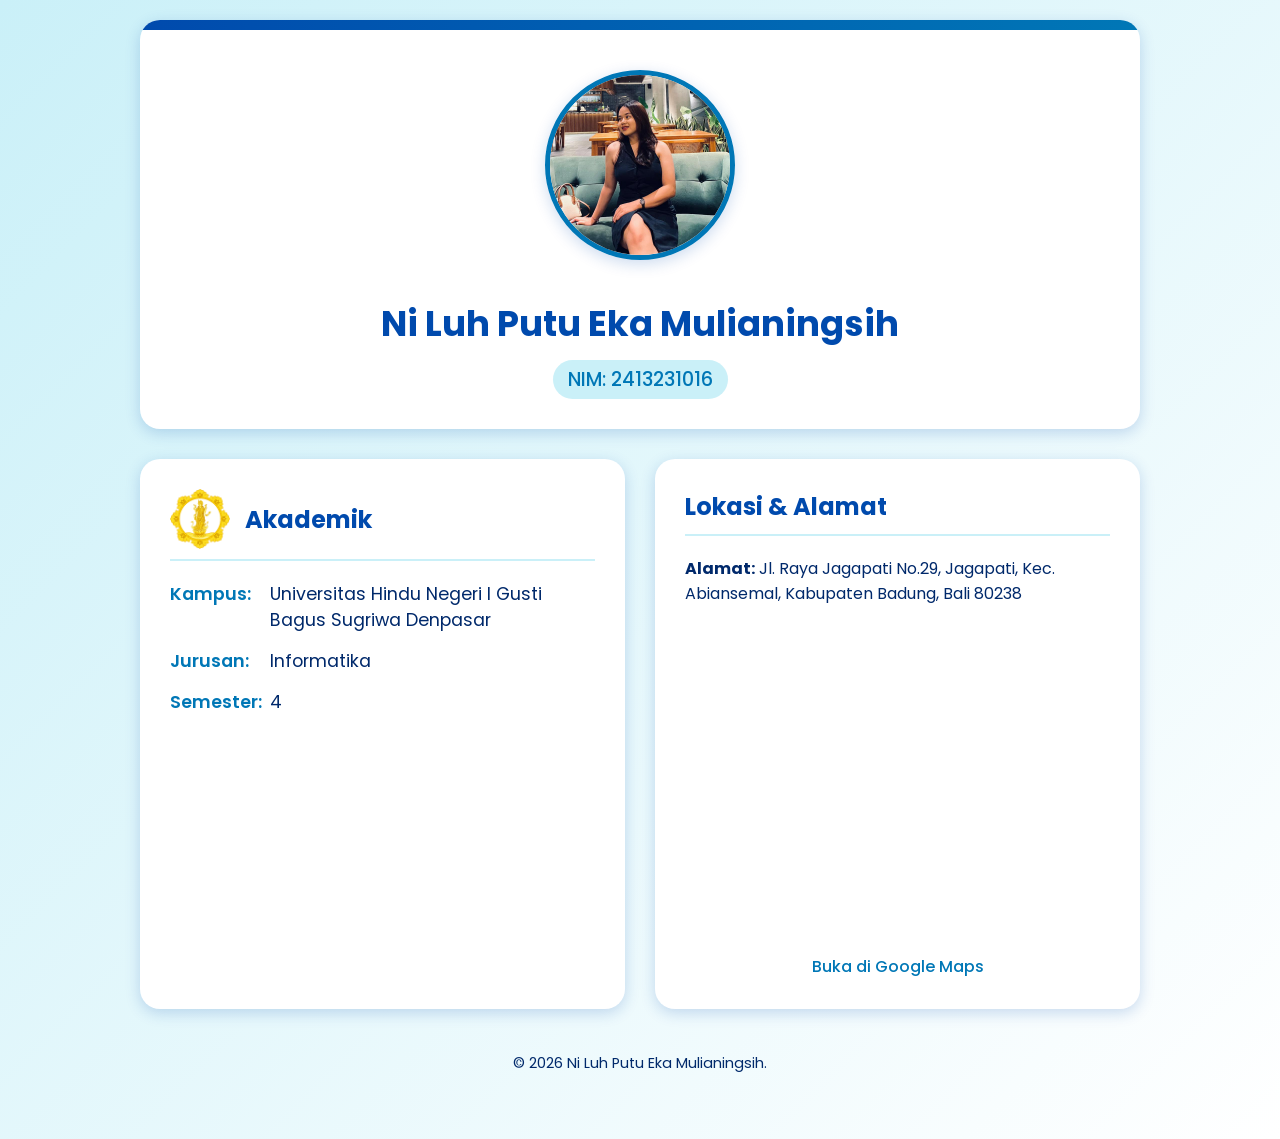
==== index.html @ cb21df04 "Add files via upload" ====
<!DOCTYPE html>
<html lang="id">

<head>
    <meta charset="UTF-8">
    <meta name="viewport" content="width=device-width, initial-scale=1.0">
    <title>Personal Profile - Ni Luh Putu Eka Mulianingsih</title>
    <!-- Google Fonts -->
    <link href="https://fonts.googleapis.com/css2?family=Poppins:wght@300;400;500;600;700&display=swap"
        rel="stylesheet">
    <!-- Custom CSS -->
    <link rel="stylesheet" href="style.css">
</head>

<body>

    <div class="container">
        <header>
            <!-- Profile Picture -->
            <img src="eka.jpg.jpeg" alt="Ni Luh Putu Eka Mulianingsih" class="profile-pic">

            <!-- Name & NIM -->
            <h1>Ni Luh Putu Eka Mulianingsih</h1>
            <div class="nim">NIM: 2413231016</div>
        </header>

        <div class="main-content">
            <!-- Academic Information -->
            <section class="card">
                <div class="card-header">
                    <img src="logo uhn.png" alt="Logo UHN" class="logo-uhn">
                    <h2>Akademik</h2>
                </div>
                <ul class="info-list">
                    <li>
                        <span>Kampus:</span>
                        Universitas Hindu Negeri I Gusti Bagus Sugriwa Denpasar
                    </li>
                    <li>
                        <span>Jurusan:</span>
                        Informatika
                    </li>
                    <li>
                        <span>Semester:</span>
                        4
                    </li>
                </ul>
            </section>

            <!-- Location Information -->
            <section class="card">
                <div class="card-header">
                    <h2>Lokasi & Alamat</h2>
                </div>
                <p><strong>Alamat:</strong> Jl. Raya Jagapati No.29, Jagapati, Kec. Abiansemal, Kabupaten Badung, Bali
                    80238</p>

                <!-- Google Maps Embed -->
                <iframe class="map-api"
                    src="https://www.google.com/maps/embed?pb=!1m18!1m12!1m3!1d15783.21008061483!2d115.2285116!3d-8.5863264!2m3!1f0!2f0!3f0!3m2!1i1024!2i768!4f13.1!3m3!1m2!1s0x2dd23f005cbb6717%3A0xe67232252ce2459!2sJl.%20Raya%20Jagapati%20No.29%2C%20Jagapati%2C%20Kec.%20Abiansemal%2C%20Kabupaten%20Badung%2C%20Bali%2080352!5e0!3m2!1sen!2sid!4v1708413500000!5m2!1sen!2sid"
                    allowfullscreen="" loading="lazy" referrerpolicy="no-referrer-when-downgrade">
                </iframe>
                <div style="text-align: center; margin-top: 10px;">
                    <a href="https://maps.app.goo.gl/RDqVeW5UNafAVe8X9?g_st=iw" target="_blank"
                        style="color: var(--secondary-blue); text-decoration: none; font-weight: 500;">Buka di Google
                        Maps</a>
                </div>
            </section>
        </div>

        <footer>
            <p>&copy; 2026 Ni Luh Putu Eka Mulianingsih.</p>
        </footer>
    </div>

    <!-- Custom JS -->
    <script src="script.js"></script>

</body>

</html>
---- style.css ----
:root {
    --primary-blue: #004aad;
    --secondary-blue: #0077b6;
    --light-blue: #caf0f8;
    --dark-blue: #00296b;
    --white: #ffffff;
    --shadow: 0 4px 15px rgba(0, 74, 173, 0.2);
}

body {
    font-family: 'Poppins', sans-serif;
    margin: 0;
    padding: 0;
    background: linear-gradient(135deg, var(--light-blue), var(--white));
    color: var(--dark-blue);
    min-height: 100vh;
}

.container {
    max-width: 1000px;
    margin: 0 auto;
    padding: 20px;
}

header {
    text-align: center;
    padding: 50px 0 30px;
    background: white;
    border-radius: 20px;
    box-shadow: var(--shadow);
    margin-bottom: 30px;
    position: relative;
    overflow: hidden;
}

header::before {
    content: '';
    position: absolute;
    top: 0;
    left: 0;
    width: 100%;
    height: 10px;
    background: linear-gradient(90deg, var(--primary-blue), var(--secondary-blue));
}

.profile-pic {
    width: 180px;
    height: 180px;
    border-radius: 50%;
    object-fit: cover;
    border: 5px solid var(--secondary-blue);
    box-shadow: var(--shadow);
    margin-bottom: 20px;
    transition: transform 0.3s ease;
}

.profile-pic:hover {
    transform: scale(1.05);
}

h1 {
    color: var(--primary-blue);
    margin: 10px 0;
    font-size: 2.2rem;
}

.nim {
    font-size: 1.2rem;
    color: var(--secondary-blue);
    font-weight: 500;
    background-color: var(--light-blue);
    padding: 5px 15px;
    border-radius: 20px;
    display: inline-block;
}

.main-content {
    display: grid;
    grid-template-columns: 1fr 1fr;
    gap: 30px;
}

.card {
    background: white;
    padding: 30px;
    border-radius: 20px;
    box-shadow: var(--shadow);
    transition: transform 0.3s ease;
}

.card:hover {
    transform: translateY(-5px);
}

.card-header {
    display: flex;
    align-items: center;
    margin-bottom: 20px;
    border-bottom: 2px solid var(--light-blue);
    padding-bottom: 10px;
}

.card-header h2 {
    margin: 0;
    color: var(--primary-blue);
    font-size: 1.5rem;
}

.logo-uhn {
    width: 60px;
    margin-right: 15px;
}

.info-list {
    list-style: none;
    padding: 0;
}

.info-list li {
    margin-bottom: 15px;
    font-size: 1.1rem;
    display: flex;
    align-items: flex-start;
}

.info-list li span {
    font-weight: 600;
    min-width: 100px;
    color: var(--secondary-blue);
}

.map-api {
    width: 100%;
    height: 300px;
    border: 0;
    border-radius: 15px;
    margin-top: 15px;
}

footer {
    text-align: center;
    padding: 30px 0;
    color: var(--dark-blue);
    font-size: 0.9rem;
}

@media (max-width: 768px) {
    .main-content {
        grid-template-columns: 1fr;
    }
}
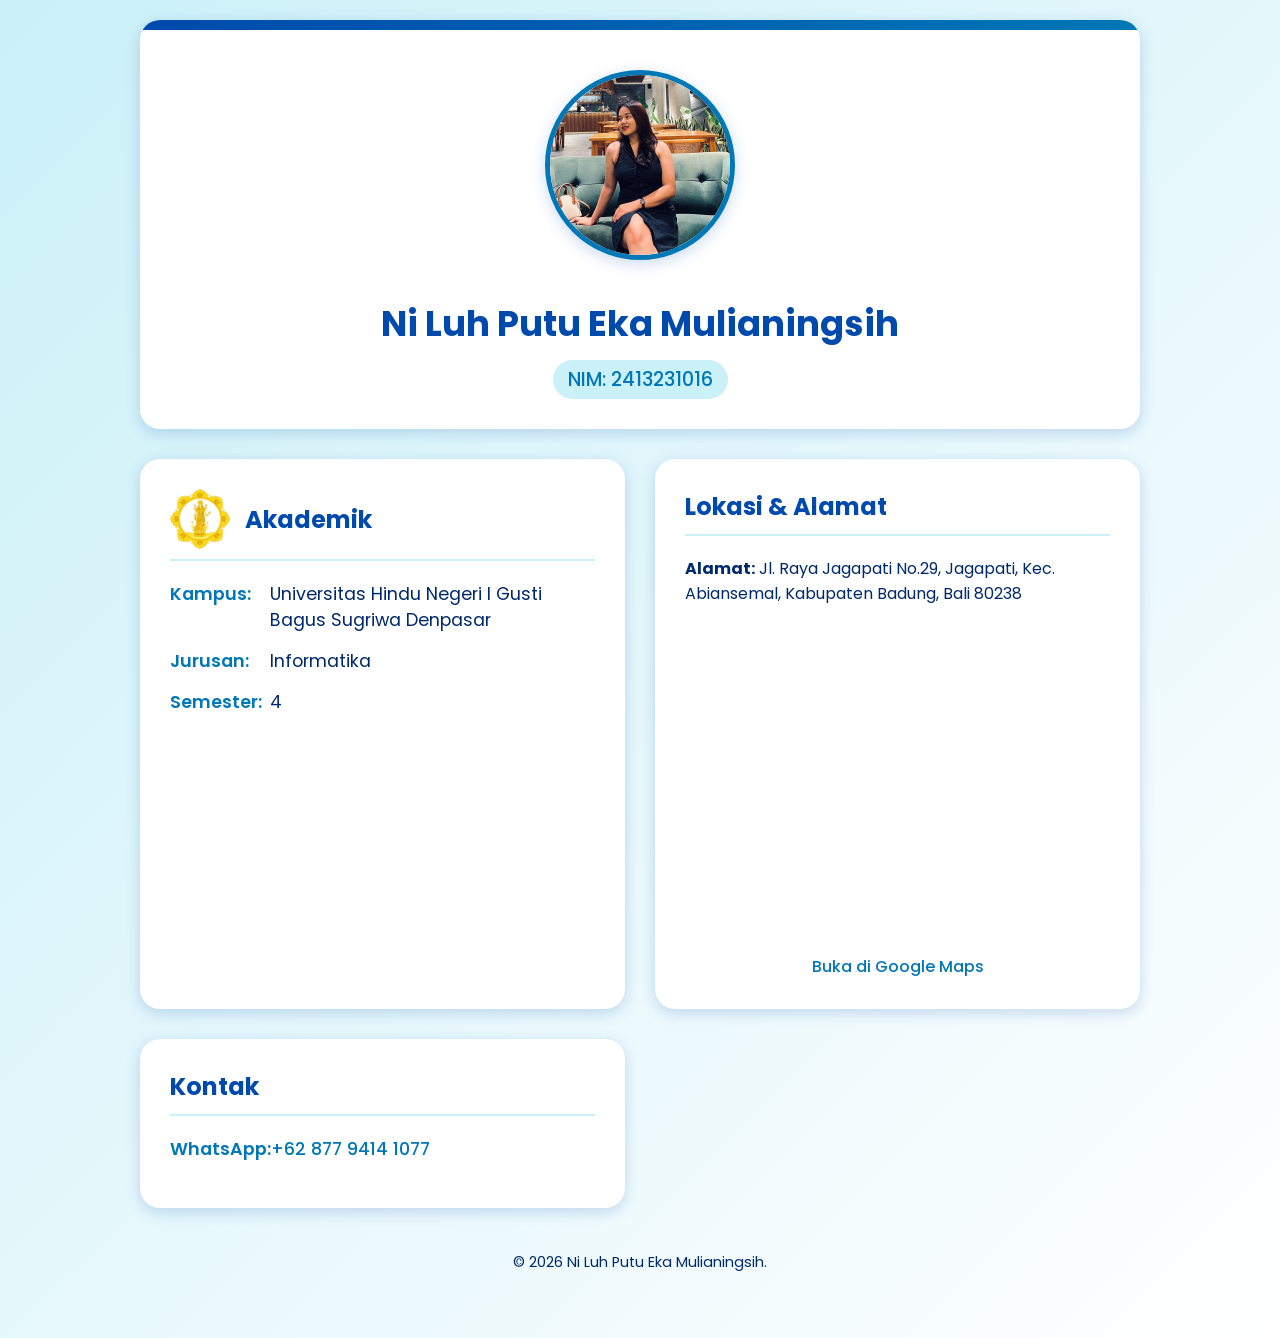
==== commit a0f730cb: "Add files via upload" ====
--- a/index.html
+++ b/index.html
@@ -66,6 +66,19 @@
                         Maps</a>
                 </div>
             </section>
+
+            <!-- Contact Information -->
+            <section class="card">
+                <div class="card-header">
+                    <h2>Kontak</h2>
+                </div>
+                <ul class="info-list">
+                    <li>
+                        <span>WhatsApp:</span>
+                        <a href="https://wa.me/6287794141077" target="_blank" style="color: var(--secondary-blue); text-decoration: none; font-weight: 500;">+62 877 9414 1077</a>
+                    </li>
+                </ul>
+            </section>
         </div>
 
         <footer>
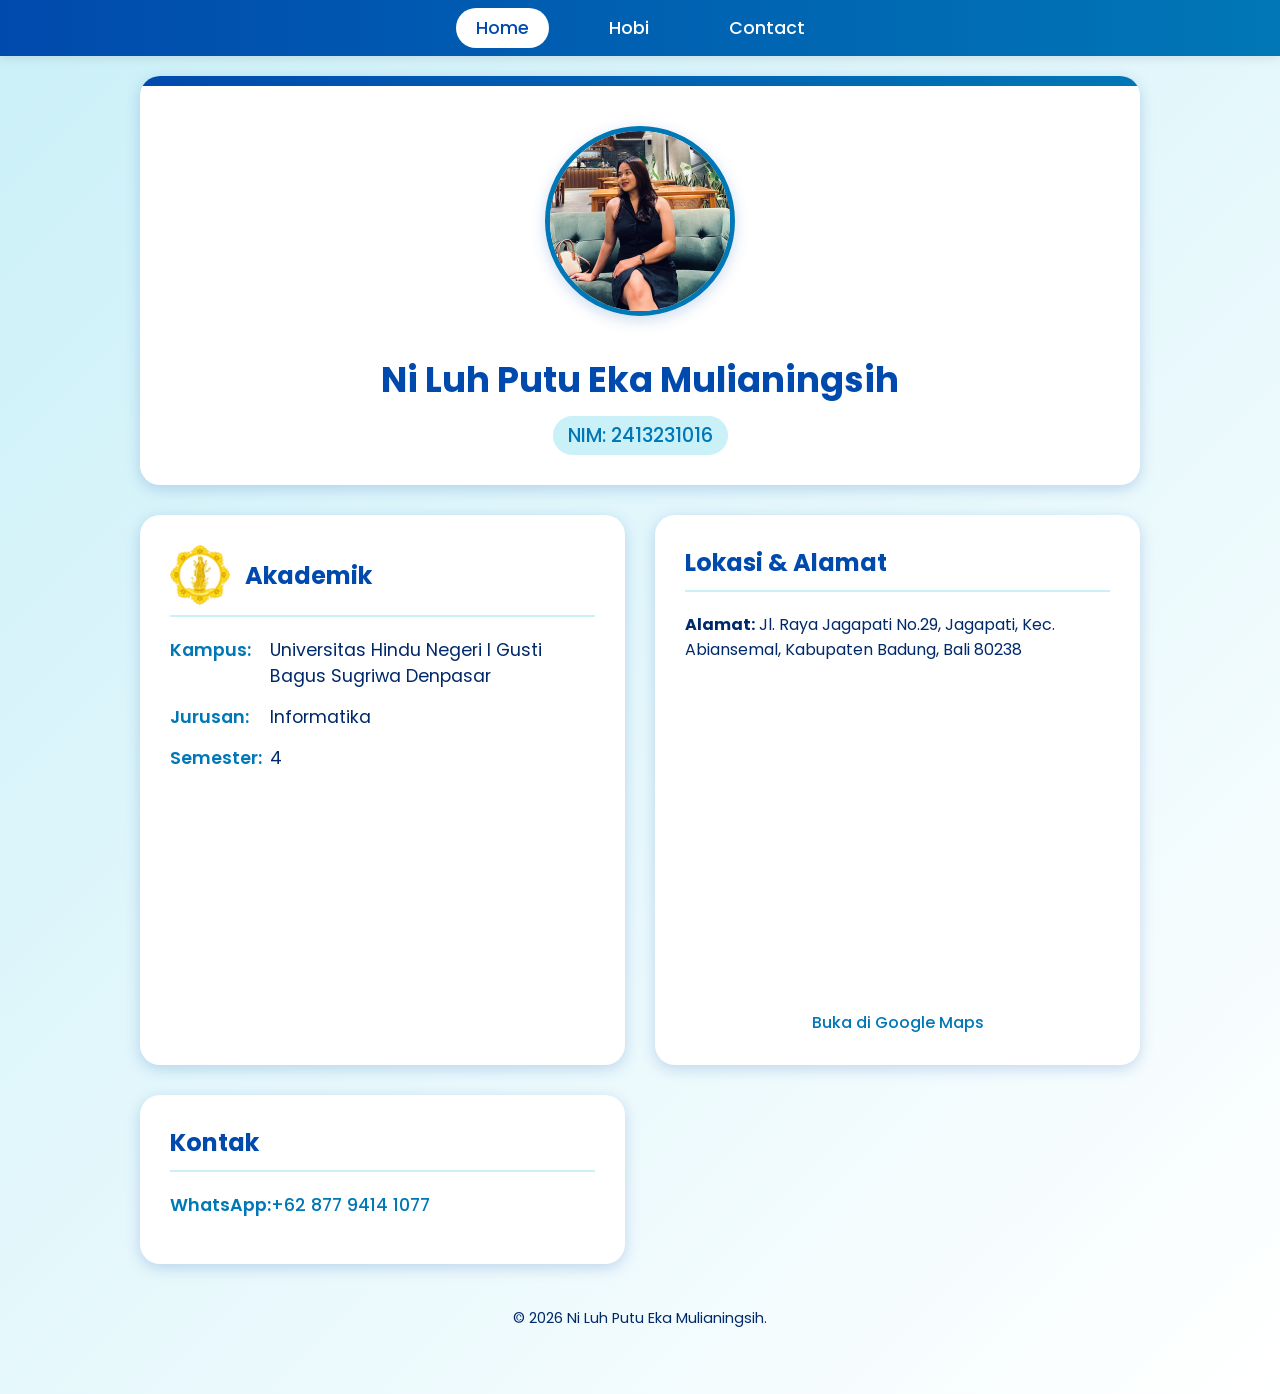
==== commit 1728ca33: "Add files via upload" ====
--- a/index.html
+++ b/index.html
@@ -1,94 +1,103 @@
-<!DOCTYPE html>
-<html lang="id">
-
-<head>
-    <meta charset="UTF-8">
-    <meta name="viewport" content="width=device-width, initial-scale=1.0">
-    <title>Personal Profile - Ni Luh Putu Eka Mulianingsih</title>
-    <!-- Google Fonts -->
-    <link href="https://fonts.googleapis.com/css2?family=Poppins:wght@300;400;500;600;700&display=swap"
-        rel="stylesheet">
-    <!-- Custom CSS -->
-    <link rel="stylesheet" href="style.css">
-</head>
-
-<body>
-
-    <div class="container">
-        <header>
-            <!-- Profile Picture -->
-            <img src="eka.jpg.jpeg" alt="Ni Luh Putu Eka Mulianingsih" class="profile-pic">
-
-            <!-- Name & NIM -->
-            <h1>Ni Luh Putu Eka Mulianingsih</h1>
-            <div class="nim">NIM: 2413231016</div>
-        </header>
-
-        <div class="main-content">
-            <!-- Academic Information -->
-            <section class="card">
-                <div class="card-header">
-                    <img src="logo uhn.png" alt="Logo UHN" class="logo-uhn">
-                    <h2>Akademik</h2>
-                </div>
-                <ul class="info-list">
-                    <li>
-                        <span>Kampus:</span>
-                        Universitas Hindu Negeri I Gusti Bagus Sugriwa Denpasar
-                    </li>
-                    <li>
-                        <span>Jurusan:</span>
-                        Informatika
-                    </li>
-                    <li>
-                        <span>Semester:</span>
-                        4
-                    </li>
-                </ul>
-            </section>
-
-            <!-- Location Information -->
-            <section class="card">
-                <div class="card-header">
-                    <h2>Lokasi & Alamat</h2>
-                </div>
-                <p><strong>Alamat:</strong> Jl. Raya Jagapati No.29, Jagapati, Kec. Abiansemal, Kabupaten Badung, Bali
-                    80238</p>
-
-                <!-- Google Maps Embed -->
-                <iframe class="map-api"
-                    src="https://www.google.com/maps/embed?pb=!1m18!1m12!1m3!1d15783.21008061483!2d115.2285116!3d-8.5863264!2m3!1f0!2f0!3f0!3m2!1i1024!2i768!4f13.1!3m3!1m2!1s0x2dd23f005cbb6717%3A0xe67232252ce2459!2sJl.%20Raya%20Jagapati%20No.29%2C%20Jagapati%2C%20Kec.%20Abiansemal%2C%20Kabupaten%20Badung%2C%20Bali%2080352!5e0!3m2!1sen!2sid!4v1708413500000!5m2!1sen!2sid"
-                    allowfullscreen="" loading="lazy" referrerpolicy="no-referrer-when-downgrade">
-                </iframe>
-                <div style="text-align: center; margin-top: 10px;">
-                    <a href="https://maps.app.goo.gl/RDqVeW5UNafAVe8X9?g_st=iw" target="_blank"
-                        style="color: var(--secondary-blue); text-decoration: none; font-weight: 500;">Buka di Google
-                        Maps</a>
-                </div>
-            </section>
-
-            <!-- Contact Information -->
-            <section class="card">
-                <div class="card-header">
-                    <h2>Kontak</h2>
-                </div>
-                <ul class="info-list">
-                    <li>
-                        <span>WhatsApp:</span>
-                        <a href="https://wa.me/6287794141077" target="_blank" style="color: var(--secondary-blue); text-decoration: none; font-weight: 500;">+62 877 9414 1077</a>
-                    </li>
-                </ul>
-            </section>
-        </div>
-
-        <footer>
-            <p>&copy; 2026 Ni Luh Putu Eka Mulianingsih.</p>
-        </footer>
-    </div>
-
-    <!-- Custom JS -->
-    <script src="script.js"></script>
-
-</body>
-
+<!DOCTYPE html>
+<html lang="id">
+
+<head>
+    <meta charset="UTF-8">
+    <meta name="viewport" content="width=device-width, initial-scale=1.0">
+    <title>Personal Profile - Ni Luh Putu Eka Mulianingsih</title>
+    <!-- Google Fonts -->
+    <link href="https://fonts.googleapis.com/css2?family=Poppins:wght@300;400;500;600;700&display=swap"
+        rel="stylesheet">
+    <!-- Custom CSS -->
+    <link rel="stylesheet" href="style.css">
+</head>
+
+<body>
+
+    <!-- Navigation Bar -->
+    <nav class="navbar">
+        <ul class="nav-links">
+            <li><a href="home.html" class="nav-link active">Home</a></li>
+            <li><a href="hoby.html" class="nav-link">Hobi</a></li>
+            <li><a href="contact.html" class="nav-link">Contact</a></li>
+        </ul>
+    </nav>
+
+    <div class="container">
+        <header id="home">
+            <!-- Profile Picture -->
+            <img src="eka.jpg.jpeg" alt="Ni Luh Putu Eka Mulianingsih" class="profile-pic">
+
+            <!-- Name & NIM -->
+            <h1>Ni Luh Putu Eka Mulianingsih</h1>
+            <div class="nim">NIM: 2413231016</div>
+        </header>
+
+        <div class="main-content">
+            <!-- Academic Information -->
+            <section class="card">
+                <div class="card-header">
+                    <img src="logo uhn.png" alt="Logo UHN" class="logo-uhn">
+                    <h2>Akademik</h2>
+                </div>
+                <ul class="info-list">
+                    <li>
+                        <span>Kampus:</span>
+                        Universitas Hindu Negeri I Gusti Bagus Sugriwa Denpasar
+                    </li>
+                    <li>
+                        <span>Jurusan:</span>
+                        Informatika
+                    </li>
+                    <li>
+                        <span>Semester:</span>
+                        4
+                    </li>
+                </ul>
+            </section>
+
+            <!-- Location Information -->
+            <section class="card">
+                <div class="card-header">
+                    <h2>Lokasi & Alamat</h2>
+                </div>
+                <p><strong>Alamat:</strong> Jl. Raya Jagapati No.29, Jagapati, Kec. Abiansemal, Kabupaten Badung, Bali
+                    80238</p>
+
+                <!-- Google Maps Embed -->
+                <iframe class="map-api"
+                    src="https://www.google.com/maps/embed?pb=!1m18!1m12!1m3!1d15783.21008061483!2d115.2285116!3d-8.5863264!2m3!1f0!2f0!3f0!3m2!1i1024!2i768!4f13.1!3m3!1m2!1s0x2dd23f005cbb6717%3A0xe67232252ce2459!2sJl.%20Raya%20Jagapati%20No.29%2C%20Jagapati%2C%20Kec.%20Abiansemal%2C%20Kabupaten%20Badung%2C%20Bali%2080352!5e0!3m2!1sen!2sid!4v1708413500000!5m2!1sen!2sid"
+                    allowfullscreen="" loading="lazy" referrerpolicy="no-referrer-when-downgrade">
+                </iframe>
+                <div style="text-align: center; margin-top: 10px;">
+                    <a href="https://maps.app.goo.gl/RDqVeW5UNafAVe8X9?g_st=iw" target="_blank"
+                        style="color: var(--secondary-blue); text-decoration: none; font-weight: 500;">Buka di Google
+                        Maps</a>
+                </div>
+            </section>
+
+            <!-- Contact Information -->
+            <section class="card">
+                <div class="card-header">
+                    <h2>Kontak</h2>
+                </div>
+                <ul class="info-list">
+                    <li>
+                        <span>WhatsApp:</span>
+                        <a href="https://wa.me/6287794141077" target="_blank" style="color: var(--secondary-blue); text-decoration: none; font-weight: 500;">+62 877 9414 1077</a>
+                    </li>
+                </ul>
+            </section>
+        </div>
+
+        <footer>
+            <p>&copy; 2026 Ni Luh Putu Eka Mulianingsih.</p>
+        </footer>
+    </div>
+
+    <!-- Custom JS -->
+    <script src="script.js"></script>
+
+</body>
+
 </html>
--- a/style.css
+++ b/style.css
@@ -1,151 +1,187 @@
-:root {
-    --primary-blue: #004aad;
-    --secondary-blue: #0077b6;
-    --light-blue: #caf0f8;
-    --dark-blue: #00296b;
-    --white: #ffffff;
-    --shadow: 0 4px 15px rgba(0, 74, 173, 0.2);
-}
-
-body {
-    font-family: 'Poppins', sans-serif;
-    margin: 0;
-    padding: 0;
-    background: linear-gradient(135deg, var(--light-blue), var(--white));
-    color: var(--dark-blue);
-    min-height: 100vh;
-}
-
-.container {
-    max-width: 1000px;
-    margin: 0 auto;
-    padding: 20px;
-}
-
-header {
-    text-align: center;
-    padding: 50px 0 30px;
-    background: white;
-    border-radius: 20px;
-    box-shadow: var(--shadow);
-    margin-bottom: 30px;
-    position: relative;
-    overflow: hidden;
-}
-
-header::before {
-    content: '';
-    position: absolute;
-    top: 0;
-    left: 0;
-    width: 100%;
-    height: 10px;
-    background: linear-gradient(90deg, var(--primary-blue), var(--secondary-blue));
-}
-
-.profile-pic {
-    width: 180px;
-    height: 180px;
-    border-radius: 50%;
-    object-fit: cover;
-    border: 5px solid var(--secondary-blue);
-    box-shadow: var(--shadow);
-    margin-bottom: 20px;
-    transition: transform 0.3s ease;
-}
-
-.profile-pic:hover {
-    transform: scale(1.05);
-}
-
-h1 {
-    color: var(--primary-blue);
-    margin: 10px 0;
-    font-size: 2.2rem;
-}
-
-.nim {
-    font-size: 1.2rem;
-    color: var(--secondary-blue);
-    font-weight: 500;
-    background-color: var(--light-blue);
-    padding: 5px 15px;
-    border-radius: 20px;
-    display: inline-block;
-}
-
-.main-content {
-    display: grid;
-    grid-template-columns: 1fr 1fr;
-    gap: 30px;
-}
-
-.card {
-    background: white;
-    padding: 30px;
-    border-radius: 20px;
-    box-shadow: var(--shadow);
-    transition: transform 0.3s ease;
-}
-
-.card:hover {
-    transform: translateY(-5px);
-}
-
-.card-header {
-    display: flex;
-    align-items: center;
-    margin-bottom: 20px;
-    border-bottom: 2px solid var(--light-blue);
-    padding-bottom: 10px;
-}
-
-.card-header h2 {
-    margin: 0;
-    color: var(--primary-blue);
-    font-size: 1.5rem;
-}
-
-.logo-uhn {
-    width: 60px;
-    margin-right: 15px;
-}
-
-.info-list {
-    list-style: none;
-    padding: 0;
-}
-
-.info-list li {
-    margin-bottom: 15px;
-    font-size: 1.1rem;
-    display: flex;
-    align-items: flex-start;
-}
-
-.info-list li span {
-    font-weight: 600;
-    min-width: 100px;
-    color: var(--secondary-blue);
-}
-
-.map-api {
-    width: 100%;
-    height: 300px;
-    border: 0;
-    border-radius: 15px;
-    margin-top: 15px;
-}
-
-footer {
-    text-align: center;
-    padding: 30px 0;
-    color: var(--dark-blue);
-    font-size: 0.9rem;
-}
-
-@media (max-width: 768px) {
-    .main-content {
-        grid-template-columns: 1fr;
-    }
+:root {
+    --primary-blue: #004aad;
+    --secondary-blue: #0077b6;
+    --light-blue: #caf0f8;
+    --dark-blue: #00296b;
+    --white: #ffffff;
+    --shadow: 0 4px 15px rgba(0, 74, 173, 0.2);
+}
+
+body {
+    font-family: 'Poppins', sans-serif;
+    margin: 0;
+    padding: 0;
+    background: linear-gradient(135deg, var(--light-blue), var(--white));
+    color: var(--dark-blue);
+    min-height: 100vh;
+}
+
+/* Navigation Bar */
+.navbar {
+    background: linear-gradient(90deg, var(--primary-blue), var(--secondary-blue));
+    padding: 15px 0;
+    box-shadow: 0 2px 10px rgba(0, 0, 0, 0.1);
+}
+
+.nav-links {
+    list-style: none;
+    display: flex;
+    justify-content: center;
+    gap: 40px;
+    margin: 0;
+    padding: 0;
+}
+
+.nav-link {
+    color: var(--white);
+    text-decoration: none;
+    font-size: 1.1rem;
+    font-weight: 500;
+    padding: 8px 20px;
+    border-radius: 25px;
+    transition: all 0.3s ease;
+}
+
+.nav-link:hover {
+    background-color: rgba(255, 255, 255, 0.2);
+    transform: translateY(-2px);
+}
+
+.nav-link.active {
+    background-color: var(--white);
+    color: var(--primary-blue);
+}
+
+.container {
+    max-width: 1000px;
+    margin: 0 auto;
+    padding: 20px;
+}
+
+header {
+    text-align: center;
+    padding: 50px 0 30px;
+    background: white;
+    border-radius: 20px;
+    box-shadow: var(--shadow);
+    margin-bottom: 30px;
+    position: relative;
+    overflow: hidden;
+}
+
+header::before {
+    content: '';
+    position: absolute;
+    top: 0;
+    left: 0;
+    width: 100%;
+    height: 10px;
+    background: linear-gradient(90deg, var(--primary-blue), var(--secondary-blue));
+}
+
+.profile-pic {
+    width: 180px;
+    height: 180px;
+    border-radius: 50%;
+    object-fit: cover;
+    border: 5px solid var(--secondary-blue);
+    box-shadow: var(--shadow);
+    margin-bottom: 20px;
+    transition: transform 0.3s ease;
+}
+
+.profile-pic:hover {
+    transform: scale(1.05);
+}
+
+h1 {
+    color: var(--primary-blue);
+    margin: 10px 0;
+    font-size: 2.2rem;
+}
+
+.nim {
+    font-size: 1.2rem;
+    color: var(--secondary-blue);
+    font-weight: 500;
+    background-color: var(--light-blue);
+    padding: 5px 15px;
+    border-radius: 20px;
+    display: inline-block;
+}
+
+.main-content {
+    display: grid;
+    grid-template-columns: 1fr 1fr;
+    gap: 30px;
+}
+
+.card {
+    background: white;
+    padding: 30px;
+    border-radius: 20px;
+    box-shadow: var(--shadow);
+    transition: transform 0.3s ease;
+}
+
+.card:hover {
+    transform: translateY(-5px);
+}
+
+.card-header {
+    display: flex;
+    align-items: center;
+    margin-bottom: 20px;
+    border-bottom: 2px solid var(--light-blue);
+    padding-bottom: 10px;
+}
+
+.card-header h2 {
+    margin: 0;
+    color: var(--primary-blue);
+    font-size: 1.5rem;
+}
+
+.logo-uhn {
+    width: 60px;
+    margin-right: 15px;
+}
+
+.info-list {
+    list-style: none;
+    padding: 0;
+}
+
+.info-list li {
+    margin-bottom: 15px;
+    font-size: 1.1rem;
+    display: flex;
+    align-items: flex-start;
+}
+
+.info-list li span {
+    font-weight: 600;
+    min-width: 100px;
+    color: var(--secondary-blue);
+}
+
+.map-api {
+    width: 100%;
+    height: 300px;
+    border: 0;
+    border-radius: 15px;
+    margin-top: 15px;
+}
+
+footer {
+    text-align: center;
+    padding: 30px 0;
+    color: var(--dark-blue);
+    font-size: 0.9rem;
+}
+
+@media (max-width: 768px) {
+    .main-content {
+        grid-template-columns: 1fr;
+    }
 }
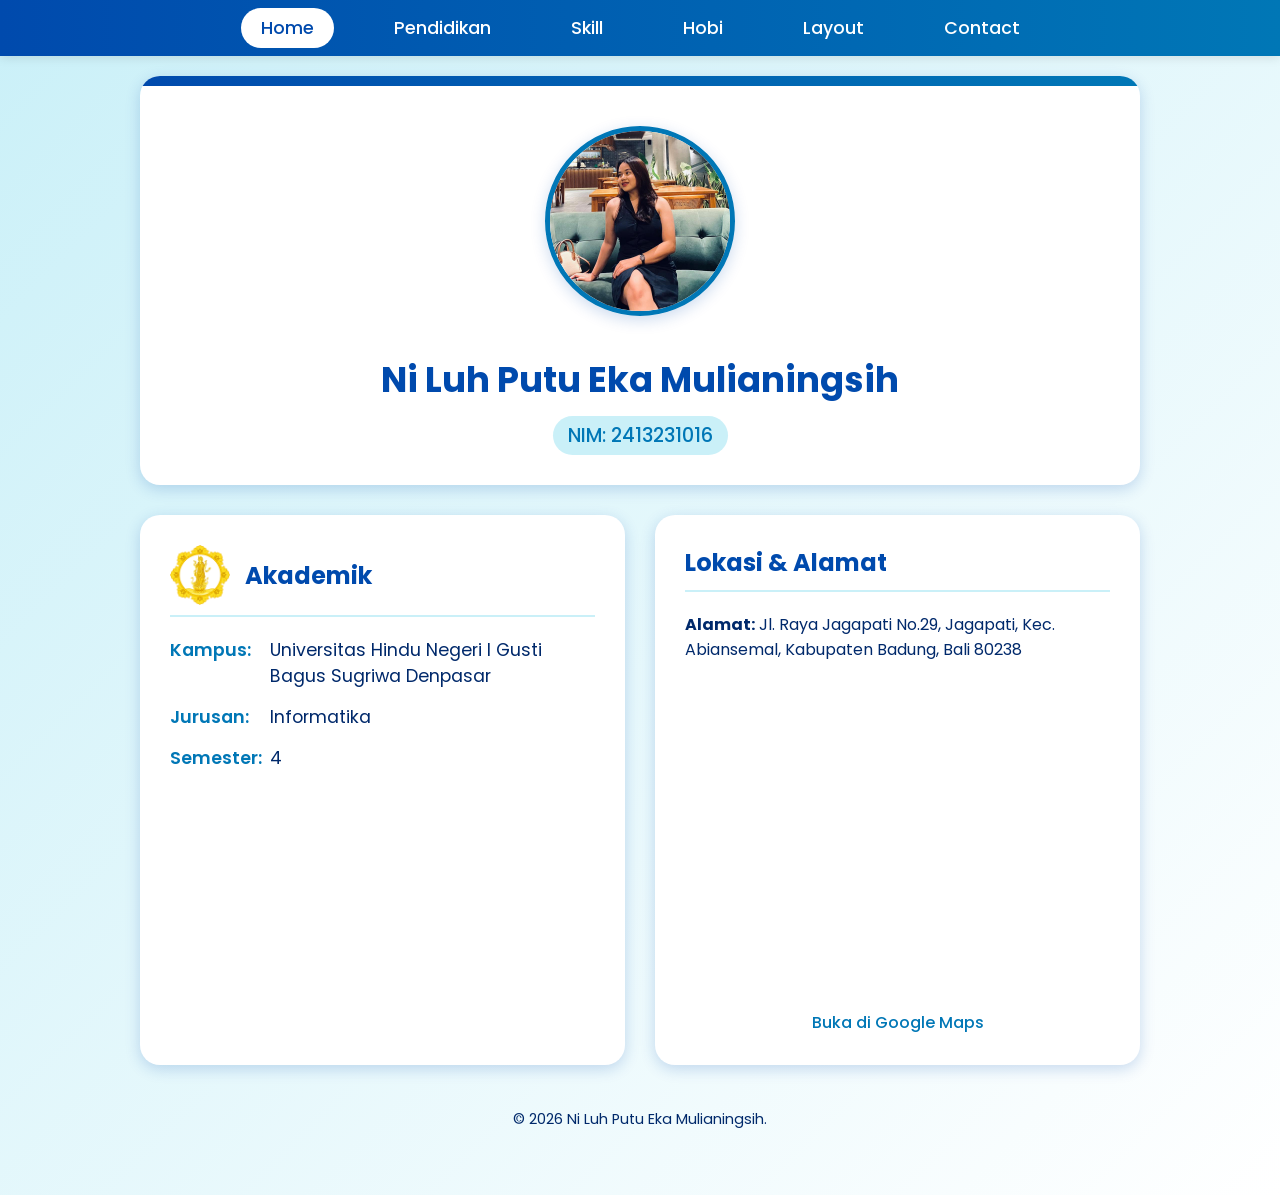
==== commit 9183cb72: "Add files via upload" ====
--- a/index.html
+++ b/index.html
@@ -18,7 +18,10 @@
     <nav class="navbar">
         <ul class="nav-links">
             <li><a href="home.html" class="nav-link active">Home</a></li>
+            <li><a href="pendidikan.html" class="nav-link">Pendidikan</a></li>
+            <li><a href="skil.html" class="nav-link">Skill</a></li>
             <li><a href="hoby.html" class="nav-link">Hobi</a></li>
+            <li><a href="layout.html" class="nav-link">Layout</a></li>
             <li><a href="contact.html" class="nav-link">Contact</a></li>
         </ul>
     </nav>
@@ -76,18 +79,7 @@
                 </div>
             </section>
 
-            <!-- Contact Information -->
-            <section class="card">
-                <div class="card-header">
-                    <h2>Kontak</h2>
-                </div>
-                <ul class="info-list">
-                    <li>
-                        <span>WhatsApp:</span>
-                        <a href="https://wa.me/6287794141077" target="_blank" style="color: var(--secondary-blue); text-decoration: none; font-weight: 500;">+62 877 9414 1077</a>
-                    </li>
-                </ul>
-            </section>
+
         </div>
 
         <footer>
--- a/style.css
+++ b/style.css
@@ -184,4 +184,32 @@
     .main-content {
         grid-template-columns: 1fr;
     }
+}
+
+/* Custom Skill List Bullet */
+.skill-list {
+    list-style: none;
+    padding-left: 10px;
+}
+
+.skill-list li {
+    font-size: 1.1rem;
+    line-height: 1.8;
+    position: relative;
+    padding-left: 35px;
+    margin-bottom: 15px;
+    background-color: var(--light-blue);
+    padding: 10px 10px 10px 45px;
+    border-radius: 10px;
+    color: var(--dark-blue);
+    font-weight: 500;
+}
+
+.skill-list li::before {
+    content: '🎯';
+    position: absolute;
+    left: 15px;
+    top: 50%;
+    transform: translateY(-50%);
+    font-size: 1.2rem;
 }
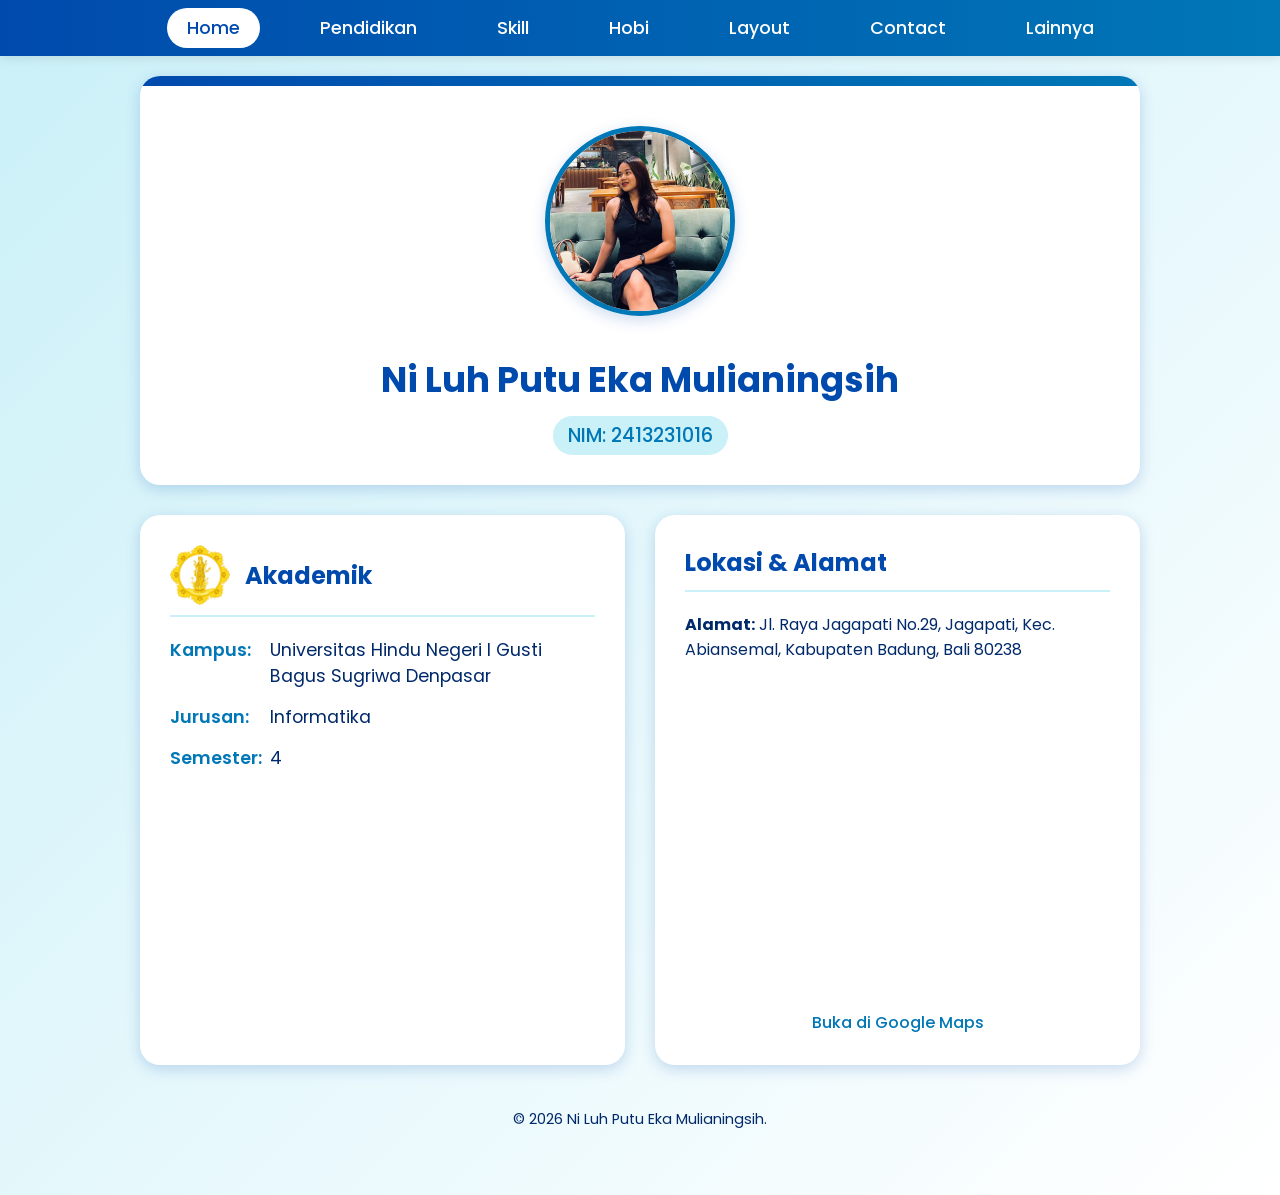
==== commit 1fc123cd: "Add files via upload" ====
--- a/index.html
+++ b/index.html
@@ -23,6 +23,7 @@
             <li><a href="hoby.html" class="nav-link">Hobi</a></li>
             <li><a href="layout.html" class="nav-link">Layout</a></li>
             <li><a href="contact.html" class="nav-link">Contact</a></li>
+            <li><a href="shortcut.html" class="nav-link">Lainnya</a></li>
         </ul>
     </nav>
 
--- a/style.css
+++ b/style.css
@@ -27,7 +27,9 @@
     list-style: none;
     display: flex;
     justify-content: center;
+    flex-wrap: wrap;
     gap: 40px;
+    row-gap: 12px;
     margin: 0;
     padding: 0;
 }
@@ -212,4 +214,152 @@
     top: 50%;
     transform: translateY(-50%);
     font-size: 1.2rem;
+}
+
+.single-column {
+    grid-template-columns: 1fr;
+}
+
+.form-grid {
+    display: grid;
+    grid-template-columns: 1fr 1fr;
+    gap: 16px;
+}
+
+.form-group {
+    display: flex;
+    flex-direction: column;
+    gap: 8px;
+}
+
+.form-group.full {
+    grid-column: 1 / -1;
+}
+
+.form-group label {
+    font-weight: 600;
+    color: var(--primary-blue);
+}
+
+.form-group input,
+.form-group select,
+.form-group textarea {
+    padding: 12px 14px;
+    border: 2px solid var(--light-blue);
+    border-radius: 12px;
+    font-family: inherit;
+    font-size: 1rem;
+    color: var(--dark-blue);
+    transition: border-color 0.2s ease, box-shadow 0.2s ease;
+}
+
+.form-group input:focus,
+.form-group select:focus,
+.form-group textarea:focus {
+    outline: none;
+    border-color: var(--secondary-blue);
+    box-shadow: 0 0 0 3px rgba(0, 119, 182, 0.15);
+}
+
+.btn-primary {
+    border: 0;
+    border-radius: 12px;
+    background: linear-gradient(90deg, var(--primary-blue), var(--secondary-blue));
+    color: var(--white);
+    font-weight: 600;
+    font-size: 1rem;
+    padding: 12px 18px;
+    cursor: pointer;
+    transition: transform 0.2s ease;
+}
+
+.btn-primary:hover {
+    transform: translateY(-2px);
+}
+
+.result-box {
+    margin-top: 18px;
+    padding: 14px;
+    border-radius: 12px;
+    background: var(--light-blue);
+    display: none;
+}
+
+.result-box.show {
+    display: block;
+}
+
+.calculator-grid {
+    display: grid;
+    grid-template-columns: repeat(4, 1fr);
+    gap: 10px;
+}
+
+.calc-display {
+    grid-column: 1 / -1;
+    border: 2px solid var(--light-blue);
+    border-radius: 12px;
+    font-size: 1.5rem;
+    text-align: right;
+    padding: 12px;
+    background: var(--white);
+    color: var(--dark-blue);
+}
+
+.calc-btn {
+    border: 0;
+    border-radius: 10px;
+    background: #e9f6ff;
+    color: var(--dark-blue);
+    font-size: 1.1rem;
+    font-weight: 600;
+    padding: 12px;
+    cursor: pointer;
+}
+
+.calc-btn.operator {
+    background: #bde9ff;
+}
+
+.calc-btn.equal {
+    background: var(--secondary-blue);
+    color: var(--white);
+}
+
+.shortcut-grid {
+    display: grid;
+    grid-template-columns: 1fr 1fr;
+    gap: 20px;
+}
+
+.shortcut-card {
+    text-decoration: none;
+    color: inherit;
+    background: white;
+    border: 2px solid var(--light-blue);
+    border-radius: 16px;
+    padding: 24px;
+    box-shadow: var(--shadow);
+    transition: transform 0.2s ease, border-color 0.2s ease;
+}
+
+.shortcut-card:hover {
+    transform: translateY(-4px);
+    border-color: var(--secondary-blue);
+}
+
+.shortcut-card h3 {
+    margin: 0 0 8px;
+    color: var(--primary-blue);
+}
+
+@media (max-width: 768px) {
+    .form-grid,
+    .shortcut-grid {
+        grid-template-columns: 1fr;
+    }
+
+    .calculator-grid {
+        grid-template-columns: repeat(4, minmax(0, 1fr));
+    }
 }
